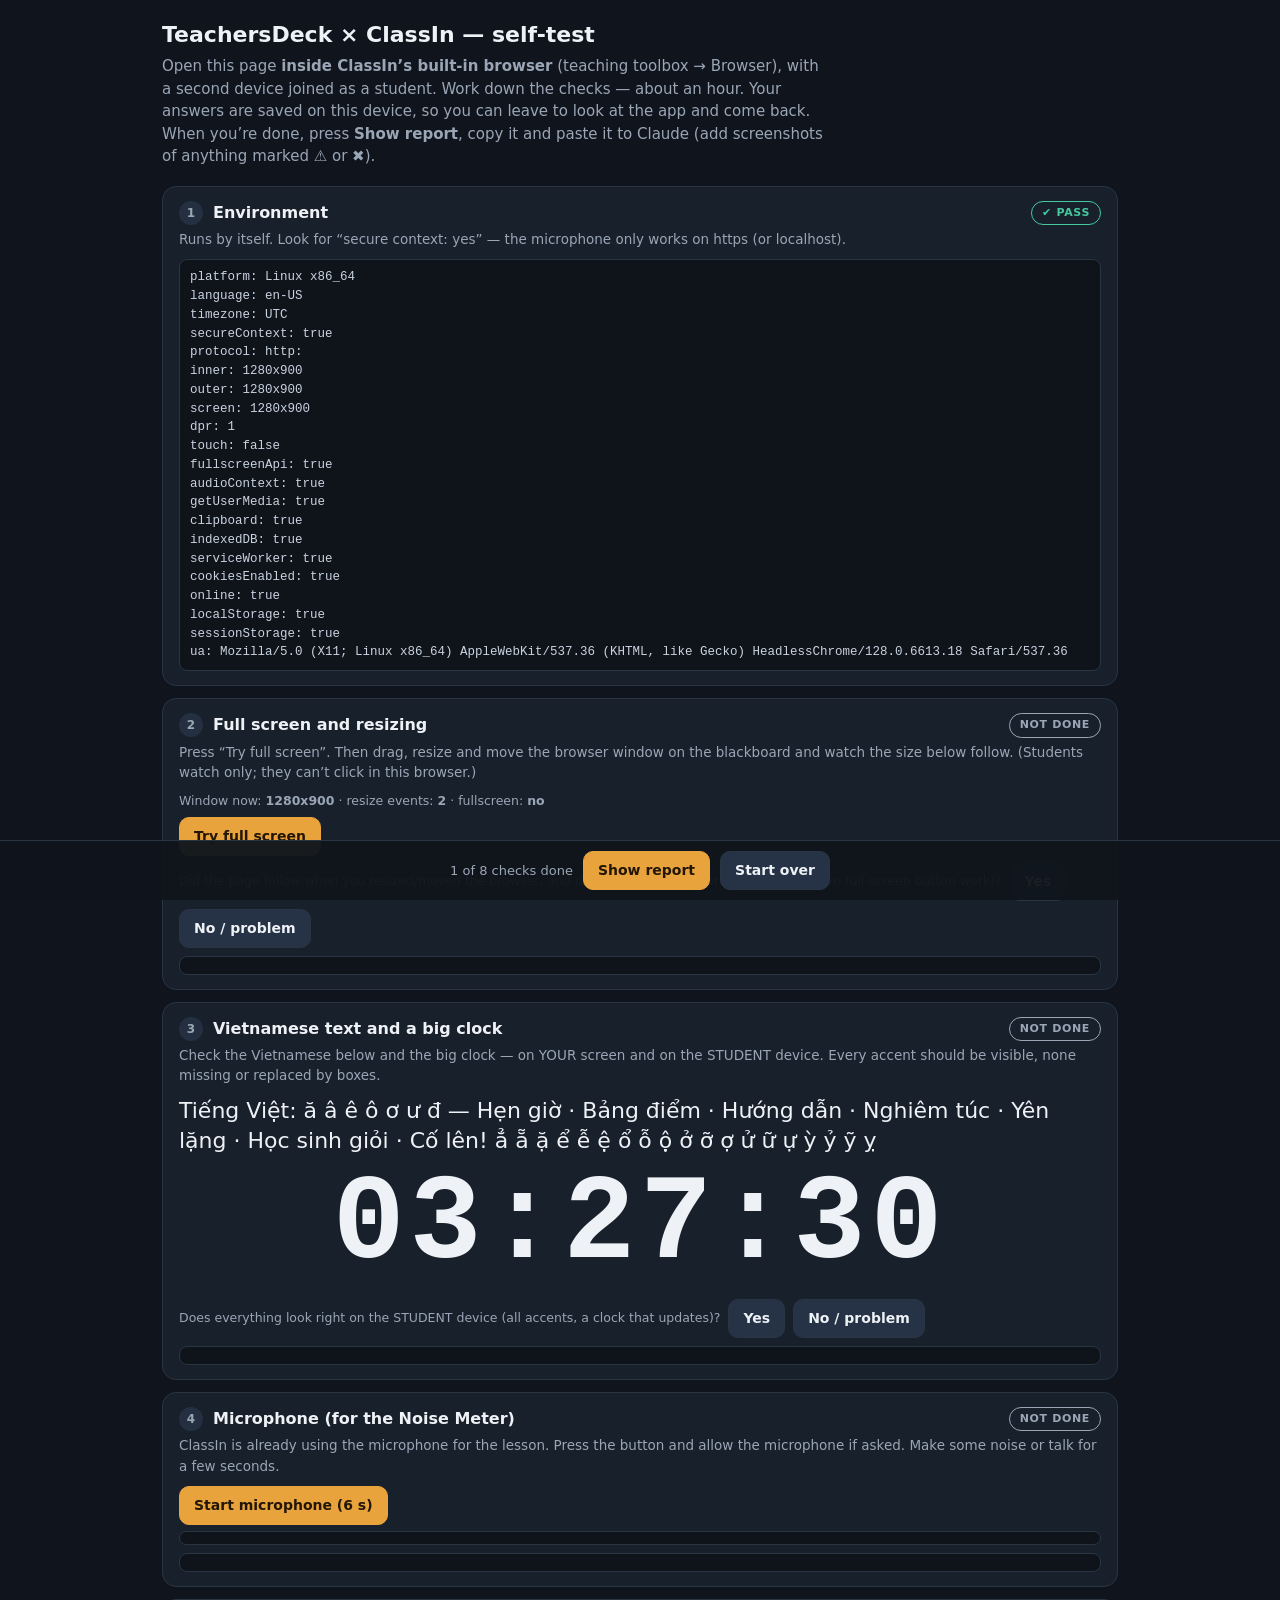
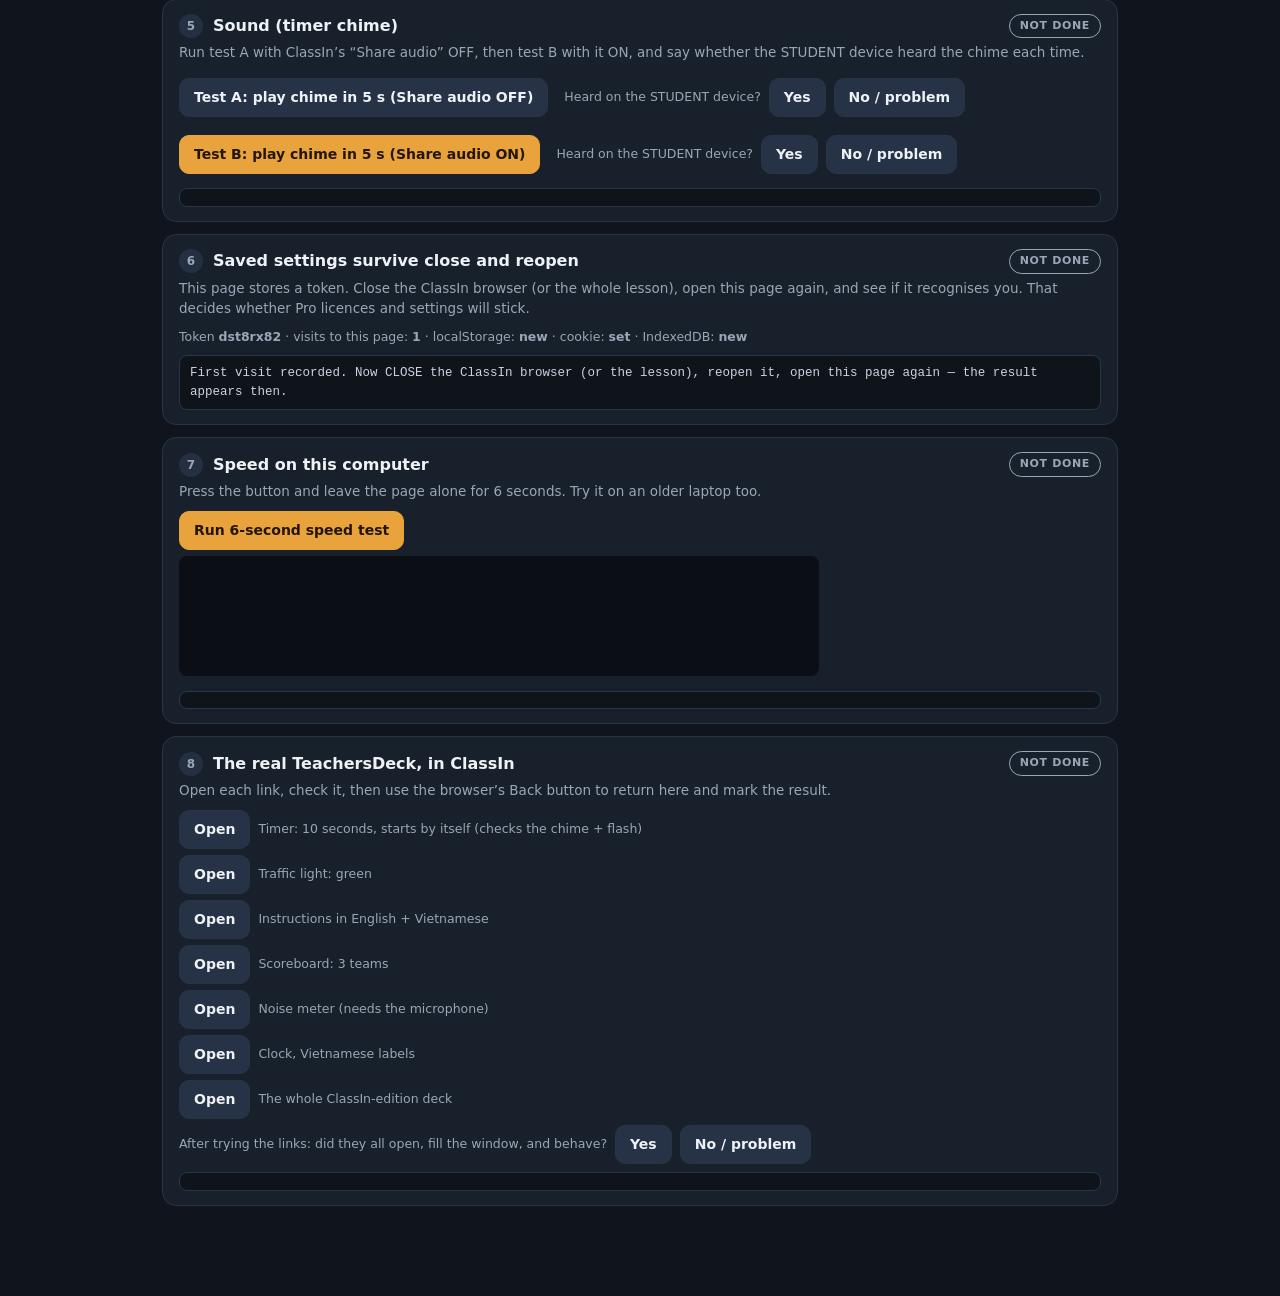
==== site/classin-check.html @ 32083a85 "Published site only; source moved to a private repository This repository now holds just the files t" ====
<!DOCTYPE html>
<html lang="en">
<head>
<meta charset="UTF-8">
<meta name="viewport" content="width=device-width, initial-scale=1.0">
<title>TeachersDeck × ClassIn — self-test</title>
<style>
  :root{ --bg:#10151d; --card:#18202b; --line:#2a3544; --txt:#eef1f5; --lo:#9aa6b6; --amber:#e8a33d; --ok:#46c9a0; --warn:#e8a33d; --bad:#ef7a5a; }
  *{ box-sizing:border-box; } html,body{ margin:0; background:var(--bg); color:var(--txt); font:15px/1.5 system-ui,-apple-system,'Segoe UI',Roboto,sans-serif; }
  header{ padding:18px 22px 6px; max-width:1000px; margin:0 auto; } h1{ margin:0 0 4px; font-size:22px; } header p{ margin:4px 0; color:var(--lo); max-width:70ch; }
  main{ max-width:1000px; margin:0 auto; padding:8px 22px 90px; display:grid; gap:12px; }
  .card{ background:var(--card); border:1px solid var(--line); border-radius:14px; padding:14px 16px; } .card h2{ margin:0 0 4px; font-size:16px; display:flex; align-items:center; gap:10px; flex-wrap:wrap; }
  .num{ display:inline-grid; place-items:center; width:24px; height:24px; border-radius:50%; background:#243042; font-size:12px; color:var(--lo); }
  .how{ margin:2px 0 10px; color:var(--lo); font-size:13.5px; }
  .chip{ margin-left:auto; font-size:11px; font-weight:800; letter-spacing:.06em; text-transform:uppercase; padding:3px 10px; border-radius:99px; border:1px solid currentColor; } .chip.pending{ color:var(--lo); } .chip.pass{ color:var(--ok); } .chip.warn{ color:var(--warn); } .chip.fail{ color:var(--bad); }
  button,.btn{ font:inherit; font-size:14px; font-weight:600; color:var(--txt); background:#263245; border:1px solid var(--line); border-radius:10px; padding:8px 14px; cursor:pointer; text-decoration:none; display:inline-block; } button:hover,.btn:hover{ border-color:var(--amber); } button.go{ background:var(--amber); color:#231604; border-color:var(--amber); }
  button.yes:hover{ border-color:var(--ok); } button.no:hover{ border-color:var(--bad); } .row{ display:flex; gap:8px; flex-wrap:wrap; align-items:center; margin:6px 0; }
  .out{ font:12.5px/1.5 ui-monospace,Menlo,Consolas,monospace; color:#c9d3e0; background:#0f141b; border:1px solid var(--line); border-radius:8px; padding:8px 10px; white-space:pre-wrap; word-break:break-word; margin-top:8px; min-height:1.5em; }
  .vn{ font-size:22px; line-height:1.4; } .clock{ font:800 clamp(40px,12vw,120px)/1 ui-monospace,Menlo,Consolas,monospace; letter-spacing:.04em; text-align:center; padding:8px 0; }
  .meter{ height:14px; border-radius:99px; background:#0f141b; border:1px solid var(--line); overflow:hidden; } .meter i{ display:block; height:100%; width:0; background:var(--ok); transition:width .08s linear; }
  #bar{ position:fixed; left:0; right:0; bottom:0; background:rgba(16,21,29,.96); border-top:1px solid var(--line); padding:10px 16px; display:flex; gap:10px; align-items:center; flex-wrap:wrap; justify-content:center; z-index:5; }
  #bar .prog{ color:var(--lo); font-size:13px; } textarea{ width:100%; min-height:200px; font:12px/1.45 ui-monospace,Menlo,Consolas,monospace; color:#dbe3ee; background:#0b0f15; border:1px solid var(--line); border-radius:10px; padding:10px; resize:vertical; }
  a.link{ color:var(--amber); } .small{ font-size:12.5px; color:var(--lo); }
</style>
</head>
<body>
<header>
  <h1>TeachersDeck × ClassIn — self-test</h1>
  <p>Open this page <b>inside ClassIn’s built-in browser</b> (teaching toolbox → Browser), with a second device joined as a student. Work down the checks — about an hour. Your answers are saved on this device, so you can leave to look at the app and come back. When you’re done, press <b>Show report</b>, copy it and paste it to Claude (add screenshots of anything marked ⚠ or ✖).</p>
</header>
<main id="main"></main>
<div id="bar">
  <span class="prog" id="prog"></span>
  <button class="go" id="show">Show report</button>
  <button id="reset">Start over</button>
</div>
<div style="max-width:1000px;margin:0 auto;padding:0 22px 110px" id="reportBox" hidden>
  <div class="card"><h2>Report <span class="small">— copy all of it</span></h2>
    <div class="row"><button id="copy" class="go">Copy</button><button id="selall">Select all</button><button id="dl">Download .json</button></div>
    <textarea id="report" readonly></textarea></div>
</div>

<script>
(function(){
  'use strict';
  var KEY = 'td_classin_check_v1', BUILD = 'classin.1';
  var R; try{ R = JSON.parse(localStorage.getItem(KEY)); }catch(e){} if(!R || typeof R !== 'object') R = {};
  R.checks = R.checks || {}; R.visits = (R.visits || 0) + 1; R.firstSeen = R.firstSeen || new Date().toISOString();
  function save(){ try{ localStorage.setItem(KEY, JSON.stringify(R)); }catch(e){} }
  function $(s, r){ return (r || document).querySelector(s); }
  function el(tag, attrs, html){ var e = document.createElement(tag); if(attrs) for(var k in attrs) e.setAttribute(k, attrs[k]); if(html != null) e.innerHTML = html; return e; }
  function esc(s){ return String(s).replace(/[&<>]/g, function(c){ return { '&':'&amp;', '<':'&lt;', '>':'&gt;' }[c]; }); }

  var CHECKS = [
    { id:'env',     title:'Environment',                  how:'Runs by itself. Look for “secure context: yes” — the microphone only works on https (or localhost).' },
    { id:'fs',      title:'Full screen and resizing',      how:'Press “Try full screen”. Then drag, resize and move the browser window on the blackboard and watch the size below follow. (Students watch only; they can’t click in this browser.)' },
    { id:'text',    title:'Vietnamese text and a big clock', how:'Check the Vietnamese below and the big clock — on YOUR screen and on the STUDENT device. Every accent should be visible, none missing or replaced by boxes.' },
    { id:'mic',     title:'Microphone (for the Noise Meter)', how:'ClassIn is already using the microphone for the lesson. Press the button and allow the microphone if asked. Make some noise or talk for a few seconds.' },
    { id:'audio',   title:'Sound (timer chime)',           how:'Run test A with ClassIn’s “Share audio” OFF, then test B with it ON, and say whether the STUDENT device heard the chime each time.' },
    { id:'persist', title:'Saved settings survive close and reopen', how:'This page stores a token. Close the ClassIn browser (or the whole lesson), open this page again, and see if it recognises you. That decides whether Pro licences and settings will stick.' },
    { id:'perf',    title:'Speed on this computer',        how:'Press the button and leave the page alone for 6 seconds. Try it on an older laptop too.' },
    { id:'app',     title:'The real TeachersDeck, in ClassIn', how:'Open each link, check it, then use the browser’s Back button to return here and mark the result.' }
  ];
  var main = $('#main');
  function chipHtml(id){ var c = R.checks[id] || {}; var s = c.status || 'pending', lab = { pending:'not done', pass:'✔ pass', warn:'⚠ check', fail:'✖ problem' }[s]; return '<span class="chip ' + s + '">' + lab + '</span>'; }
  function setCheck(id, status, detail, data){ R.checks[id] = { status:status, detail:detail || '', data:data || null, at:new Date().toISOString() }; save(); var c = $('#c-' + id + ' .chip'); if(c) c.outerHTML = chipHtml(id); out(id, detail); progress(); }
  function out(id, txt){ var o = $('#c-' + id + ' .out'); if(o) o.textContent = txt || ''; }
  function ask(id, label, onYes, onNo){ var r = el('div', { class:'row' }, '<span class="small">' + label + '</span>'); var y = el('button', { class:'yes' }, 'Yes'), n = el('button', { class:'no' }, 'No / problem'); y.onclick = onYes; n.onclick = onNo; r.appendChild(y); r.appendChild(n); return r; }
  function progress(){ var done = CHECKS.filter(function(c){ return R.checks[c.id] && R.checks[c.id].status !== 'pending'; }).length; $('#prog').textContent = done + ' of ' + CHECKS.length + ' checks done'; }

  CHECKS.forEach(function(c, i){
    var card = el('section', { class:'card', id:'c-' + c.id }, '<h2><span class="num">' + (i + 1) + '</span>' + esc(c.title) + chipHtml(c.id) + '</h2><p class="how">' + c.how + '</p><div class="body"></div><div class="out"></div>');
    main.appendChild(card);
  });
  function body(id){ return $('#c-' + id + ' .body'); }

  /* 1 environment */
  (function(){
    var d = { ua:navigator.userAgent, platform:navigator.platform, language:navigator.language, timezone:(Intl.DateTimeFormat().resolvedOptions().timeZone || ''), secureContext:window.isSecureContext, protocol:location.protocol, url:location.href,
      inner:innerWidth + 'x' + innerHeight, outer:outerWidth + 'x' + outerHeight, screen:screen.width + 'x' + screen.height, dpr:window.devicePixelRatio, touch:('ontouchstart' in window) || navigator.maxTouchPoints > 0,
      fullscreenApi:!!(document.documentElement.requestFullscreen || document.documentElement.webkitRequestFullscreen), audioContext:!!(window.AudioContext || window.webkitAudioContext), getUserMedia:!!(navigator.mediaDevices && navigator.mediaDevices.getUserMedia),
      clipboard:!!(navigator.clipboard && navigator.clipboard.writeText), indexedDB:!!window.indexedDB, serviceWorker:'serviceWorker' in navigator, cookiesEnabled:navigator.cookieEnabled, online:navigator.onLine };
    try{ localStorage.setItem('__t', '1'); localStorage.removeItem('__t'); d.localStorage = true; }catch(e){ d.localStorage = false; }
    try{ sessionStorage.setItem('__t', '1'); sessionStorage.removeItem('__t'); d.sessionStorage = true; }catch(e){ d.sessionStorage = false; }
    R.env = d; var bad = !d.secureContext || !d.localStorage || !d.audioContext;
    var lines = []; for(var k in d) if(k !== 'ua' && k !== 'url') lines.push(k + ': ' + d[k]); lines.push('ua: ' + d.ua);
    setCheck('env', bad ? 'warn' : 'pass', lines.join('\n'), d);
  })();

  /* 2 full screen + resize */
  (function(){
    var b = body('fs'), n = 0, last = '', log = [];
    var live = el('div', { class:'small' }); b.appendChild(live);
    function upd(){ last = innerWidth + 'x' + innerHeight; live.innerHTML = 'Window now: <b>' + last + '</b> · resize events: <b>' + n + '</b> · fullscreen: <b>' + (document.fullscreenElement ? 'yes' : 'no') + '</b>'; }
    window.addEventListener('resize', function(){ n++; log.push(last = innerWidth + 'x' + innerHeight); if(log.length > 12) log.shift(); upd(); }); document.addEventListener('fullscreenchange', upd); upd();
    var row = el('div', { class:'row' }); var bf = el('button', { class:'go' }, 'Try full screen'); var fsRes = '';
    bf.onclick = function(){ var d = document, r; try{ r = d.fullscreenElement ? d.exitFullscreen() : d.documentElement.requestFullscreen(); }catch(e){ fsRes = 'threw: ' + e.message; out('fs', fsRes); return; }
      if(r && r.then) r.then(function(){ fsRes = 'fullscreen request accepted'; out('fs', fsRes); }).catch(function(e){ fsRes = 'fullscreen refused: ' + (e && e.name) + ' ' + (e && e.message); out('fs', fsRes); }); else { fsRes = 'no promise returned'; out('fs', fsRes); } };
    row.appendChild(bf); b.appendChild(row);
    b.appendChild(ask('fs', 'Did the page follow when you resized/moved the browser, and did full screen work (or does ClassIn’s own full-screen button work)?',
      function(){ setCheck('fs', 'pass', (fsRes || 'fullscreen not tried') + '\nresize events seen: ' + n + '\nlast sizes: ' + log.join(', ')); },
      function(){ setCheck('fs', 'fail', (fsRes || 'fullscreen not tried') + '\nresize events seen: ' + n + '\nlast sizes: ' + log.join(', ') + '\n(user reported a problem)'); }));
  })();

  /* 3 Vietnamese + big clock */
  (function(){
    var b = body('text');
    b.innerHTML = '<div class="vn">Tiếng Việt: ă â ê ô ơ ư đ — Hẹn giờ · Bảng điểm · Hướng dẫn · Nghiêm túc · Yên lặng · Học sinh giỏi · Cố lên! ẳ ẵ ặ ể ễ ệ ổ ỗ ộ ở ỡ ợ ử ữ ự ỳ ỷ ỹ ỵ</div><div class="clock" id="bigclock">00:00:00</div>';
    function tick(){ var d = new Date(), p = function(x){ return String(x).padStart(2, '0'); }; var c = $('#bigclock'); if(c) c.textContent = p(d.getHours()) + ':' + p(d.getMinutes()) + ':' + p(d.getSeconds()); } tick(); setInterval(tick, 1000);
    b.appendChild(ask('text', 'Does everything look right on the STUDENT device (all accents, a clock that updates)?', function(){ setCheck('text', 'pass', 'Vietnamese + big clock OK on student device'); }, function(){ setCheck('text', 'fail', 'Vietnamese/clock problem on a device — add a screenshot'); }));
  })();

  /* 4 microphone */
  (function(){
    var b = body('mic'), row = el('div', { class:'row' }), btn = el('button', { class:'go' }, 'Start microphone (6 s)'), m = el('div', { class:'meter' }, '<i></i>'); row.appendChild(btn); b.appendChild(row); b.appendChild(m);
    btn.onclick = async function(){
      var info = { permission:'?' }; try{ var p = await navigator.permissions.query({ name:'microphone' }); info.permission = p.state; }catch(e){}
      if(!navigator.mediaDevices || !navigator.mediaDevices.getUserMedia){ setCheck('mic', 'fail', 'getUserMedia is not available here (secure context: ' + window.isSecureContext + ')', info); return; }
      var stream; try{ stream = await navigator.mediaDevices.getUserMedia({ audio:true }); }catch(e){ info.error = (e && e.name) + ': ' + (e && e.message); setCheck('mic', 'fail', 'Microphone refused → ' + info.error + '\npermission was: ' + info.permission + '\nThis is the expected failure if ClassIn holds the mic. The Noise Meter then shows a help message instead.', info); return; }
      var tr = stream.getAudioTracks()[0]; info.device = tr ? tr.label : ''; info.settings = tr && tr.getSettings ? tr.getSettings() : {};
      var AC = window.AudioContext || window.webkitAudioContext, ac = new AC(); try{ await ac.resume(); }catch(e){} var src = ac.createMediaStreamSource(stream), an = ac.createAnalyser(); an.fftSize = 1024; src.connect(an);
      var max = 0, t0 = performance.now(), buf = new Uint8Array(an.fftSize);
      (function loop(){ an.getByteTimeDomainData(buf); var s = 0; for(var i = 0; i < buf.length; i++){ var v = (buf[i] - 128) / 128; s += v * v; } var rms = Math.sqrt(s / buf.length); max = Math.max(max, rms); m.firstChild.style.width = Math.min(100, rms * 400) + '%';
        if(performance.now() - t0 < 6000) requestAnimationFrame(loop); else { stream.getTracks().forEach(function(t){ t.stop(); }); ac.close(); info.maxLevel = +max.toFixed(4);
          setCheck('mic', max > 0.02 ? 'pass' : 'warn', (max > 0.02 ? 'Microphone works alongside ClassIn.' : 'Microphone opened but the level stayed flat — did you make noise? Is it muted or captured by ClassIn?') + '\ndevice: ' + info.device + '\nmax level: ' + info.maxLevel + '\npermission: ' + info.permission, info); } })();
    };
  })();

  /* 5 sound */
  (function(){
    var b = body('audio'), res = R.audioRes || {}; function chime(){ var AC = window.AudioContext || window.webkitAudioContext, ac = new AC(); try{ ac.resume(); }catch(e){} var n = ac.currentTime + 0.05;
      [880, 1109, 1319, 1760].forEach(function(f, i){ var o = ac.createOscillator(), g = ac.createGain(); o.frequency.value = f; g.gain.setValueAtTime(0.0001, n + i * 0.26); g.gain.linearRampToValueAtTime(0.4, n + i * 0.26 + 0.02); g.gain.exponentialRampToValueAtTime(0.0001, n + i * 0.26 + 0.55); o.connect(g); g.connect(ac.destination); o.start(n + i * 0.26); o.stop(n + i * 0.26 + 0.6); });
      return { state:ac.state, sampleRate:ac.sampleRate, outputLatency:ac.outputLatency, baseLatency:ac.baseLatency }; }
    function eval_(){ var a = res.A, bb = res.B; var st = (bb === true) ? 'pass' : (bb === false || a === true) ? 'warn' : (a === false && bb === undefined) ? 'pending' : 'pending';
      if(bb === true) st = 'pass'; else if(bb === false) st = 'fail'; else if(a !== undefined) st = 'warn'; else st = 'pending';
      var msg = 'A (Share audio OFF): students heard = ' + (res.A === undefined ? '—' : res.A) + '\nB (Share audio ON): students heard = ' + (res.B === undefined ? '—' : res.B) + '\n' + (bb === true ? 'Chime reaches students when Share audio is ON — the on-screen flash is the fallback when it is off.' : bb === false ? 'Even with Share audio ON students heard nothing — report this; the flash cue is then the only signal.' : 'Run test B too.');
      R.audioRes = res; setCheck('audio', st, msg, res); }
    ['A', 'B'].forEach(function(k){ var row = el('div', { class:'row' }); var bt = el('button', k === 'B' ? { class:'go' } : {}, 'Test ' + k + ': play chime in 5 s (Share audio ' + (k === 'A' ? 'OFF' : 'ON') + ')'); var cd = el('span', { class:'small' });
      bt.onclick = function(){ var n = 5; cd.textContent = ' ' + n; var iv = setInterval(function(){ n--; cd.textContent = ' ' + n; if(n <= 0){ clearInterval(iv); var inf = chime(); cd.textContent = ' played (context: ' + inf.state + ')'; res['ctx' + k] = inf; save(); } }, 1000); };
      row.appendChild(bt); row.appendChild(cd); row.appendChild(ask('audio', 'Heard on the STUDENT device?', function(){ res[k] = true; eval_(); }, function(){ res[k] = false; eval_(); })); b.appendChild(row); });
  })();

  /* 6 persistence */
  (function(){
    var b = body('persist'), P = 'td_classin_persist_v1', prev = null; try{ prev = JSON.parse(localStorage.getItem(P)); }catch(e){}
    var now = { token:(prev && prev.token) || Math.random().toString(36).slice(2, 10), visits:((prev && prev.visits) || 0) + 1, first:(prev && prev.first) || new Date().toISOString() };
    try{ localStorage.setItem(P, JSON.stringify(now)); }catch(e){}
    try{ sessionStorage.setItem(P, now.token); }catch(e){} try{ document.cookie = 'td_classin_t=' + now.token + '; max-age=31536000; path=/; SameSite=Lax'; }catch(e){}
    var cookieOk = document.cookie.indexOf('td_classin_t=') !== -1, idb = 'checking…';
    var line = el('div', { class:'small' }); b.appendChild(line);
    function paint(){ line.innerHTML = 'Token <b>' + now.token + '</b> · visits to this page: <b>' + now.visits + '</b> · localStorage: <b>' + (prev ? 'KEPT from an earlier visit' : 'new') + '</b> · cookie: <b>' + (cookieOk ? 'set' : 'blocked') + '</b> · IndexedDB: <b>' + idb + '</b>'; }
    paint();
    try{ var rq = indexedDB.open('td_classin_check', 1); rq.onupgradeneeded = function(){ rq.result.createObjectStore('k'); }; rq.onsuccess = function(){ var db = rq.result; var tx = db.transaction('k', 'readwrite'); var st = tx.objectStore('k'); var g = st.get('t'); g.onsuccess = function(){ var had = g.result; st.put(now.token, 't'); idb = had ? 'KEPT (' + had + ')' : 'new'; paint(); finish(had); }; }; rq.onerror = function(){ idb = 'failed'; paint(); finish(null); }; }catch(e){ idb = 'unavailable'; paint(); finish(null); }
    function finish(had){ var d = { token:now.token, visits:now.visits, localStorageKept:!!prev, cookie:cookieOk, indexedDBKept:!!had };
      if(now.visits === 1){ setCheck('persist', 'pending', 'First visit recorded. Now CLOSE the ClassIn browser (or the lesson), reopen it, open this page again — the result appears then.', d); }
      else { var kept = d.localStorageKept; setCheck('persist', kept ? 'pass' : 'fail', kept ? 'Saved settings survived: localStorage kept (visits: ' + now.visits + ', cookie: ' + (cookieOk ? 'yes' : 'no') + ', IndexedDB kept: ' + d.indexedDBKept + ').' : 'Storage was EMPTY on a return visit — settings and Pro licences would not stick in this browser.', d); } }
  })();

  /* 7 performance */
  (function(){
    var b = body('perf'), row = el('div', { class:'row' }), btn = el('button', { class:'go' }, 'Run 6-second speed test'), cv = el('canvas', { width:'640', height:'120', style:'width:100%;max-width:640px;border-radius:8px;background:#0b0f15' }); row.appendChild(btn); b.appendChild(row); b.appendChild(cv);
    btn.onclick = function(){ var ctx = cv.getContext('2d'), frames = [], last = performance.now(), t0 = last, n = 0;
      (function f(now){ frames.push(now - last); last = now; n++; ctx.clearRect(0, 0, 640, 120); for(var i = 0; i < 160; i++){ ctx.fillStyle = 'hsl(' + ((i * 5 + n * 3) % 360) + ',70%,60%)'; ctx.fillRect((i * 4 + n * 2) % 640, 60 + Math.sin((i + n / 4) / 6) * 50, 8, 8); }
        if(now - t0 < 6000) requestAnimationFrame(f); else done(); })(performance.now());
      function done(){ var fr = frames.slice(2).sort(function(a, b){ return a - b; }), avg = fr.reduce(function(a, b){ return a + b; }, 0) / fr.length, p95 = fr[Math.floor(fr.length * .95)], long = fr.filter(function(x){ return x > 50; }).length, fps = 1000 / avg;
        var t1 = performance.now(), x = 0; for(var i = 0; i < 3e6; i++) x += Math.sin(i); var cpu = Math.round(performance.now() - t1);
        var d = { avgFps:+fps.toFixed(1), p95FrameMs:+p95.toFixed(1), framesOver50ms:long, cpuBenchMs:cpu };
        setCheck('perf', fps >= 50 && cpu < 400 ? 'pass' : fps >= 30 ? 'warn' : 'fail', 'average ' + d.avgFps + ' fps · slowest-5% frame ' + d.p95FrameMs + ' ms · frames over 50 ms: ' + long + ' · CPU benchmark ' + cpu + ' ms\n(60 fps and under 400 ms is smooth; note which computer this was)', d); }
    };
  })();

  /* 8 the real app */
  (function(){
    var b = body('app'), ed = 'edition=classin';
    var links = [ ['Timer: 10 seconds, starts by itself (checks the chime + flash)', 'index.html?' + ed + '&w=timer&sec=10&go=1'], ['Traffic light: green', 'index.html?' + ed + '&w=traffic&light=green'], ['Instructions in English + Vietnamese', 'index.html?' + ed + '&w=instructions&title=Speaking%20pairs&titlevi=N%C3%B3i%20theo%20c%E1%BA%B7p&steps=Greet%20your%20partner~Ch%C3%A0o%20b%E1%BA%A1n|Ask%20three%20questions~H%E1%BB%8Fi%20ba%20c%C3%A2u'],
      ['Scoreboard: 3 teams', 'index.html?' + ed + '&w=scoreboard&teams=Lions,Tigers,Bears'], ['Noise meter (needs the microphone)', 'index.html?' + ed + '&w=noise&go=1'], ['Clock, Vietnamese labels', 'index.html?' + ed + '&w=clock&lang=vi'], ['The whole ClassIn-edition deck', 'index.html?' + ed] ];
    var ul = el('div', { class:'small' }); links.forEach(function(l){ ul.appendChild(el('div', { class:'row' }, '<a class="btn" href="' + l[1] + '">Open</a><span>' + esc(l[0]) + '</span>')); }); b.appendChild(ul);
    b.appendChild(ask('app', 'After trying the links: did they all open, fill the window, and behave?', function(){ setCheck('app', 'pass', 'TeachersDeck links work in ClassIn'); }, function(){ setCheck('app', 'fail', 'Some link had a problem — say which, with a screenshot'); }));
  })();

  /* report */
  function report(){
    var L = ['# TeachersDeck × ClassIn self-test report', '', 'Build: ' + BUILD + ' · Taken: ' + new Date().toISOString() + ' · Page visits: ' + R.visits, 'Page: ' + location.href, ''];
    L.push('| # | Check | Result | Notes |', '|---|---|---|---|');
    CHECKS.forEach(function(c, i){ var k = R.checks[c.id] || {}; var lab = { pending:'not done', pass:'PASS', warn:'CHECK', fail:'PROBLEM' }[k.status || 'pending']; L.push('| ' + (i + 1) + ' | ' + c.title + ' | ' + lab + ' | ' + String(k.detail || '').split('\n').join(' ⏎ ').replace(/\|/g, '/') + ' |'); });
    L.push('', '```json', JSON.stringify({ build:BUILD, env:R.env, checks:R.checks }, null, 1), '```'); return L.join('\n');
  }
  $('#show').onclick = function(){ $('#report').value = report(); $('#reportBox').hidden = false; $('#reportBox').scrollIntoView({ behavior:'smooth' }); };
  $('#selall').onclick = function(){ $('#report').focus(); $('#report').select(); };
  $('#copy').onclick = function(){ var t = $('#report'); t.value = report(); t.focus(); t.select(); var ok = false; try{ ok = document.execCommand('copy'); }catch(e){} if(!ok && navigator.clipboard) navigator.clipboard.writeText(t.value).then(function(){ ok = true; }); $('#copy').textContent = ok ? 'Copied ✔' : 'Select the text and copy it by hand'; setTimeout(function(){ $('#copy').textContent = 'Copy'; }, 2500); };
  $('#dl').onclick = function(){ var a = el('a', { href:URL.createObjectURL(new Blob([JSON.stringify({ build:BUILD, env:R.env, checks:R.checks }, null, 1)], { type:'application/json' })), download:'classin-selftest.json' }); document.body.appendChild(a); a.click(); a.remove(); };
  $('#reset').onclick = function(){ if(confirm('Clear all answers on this page?')){ try{ localStorage.removeItem(KEY); }catch(e){} location.reload(); } };
  save(); progress();
})();
</script>
</body>
</html>
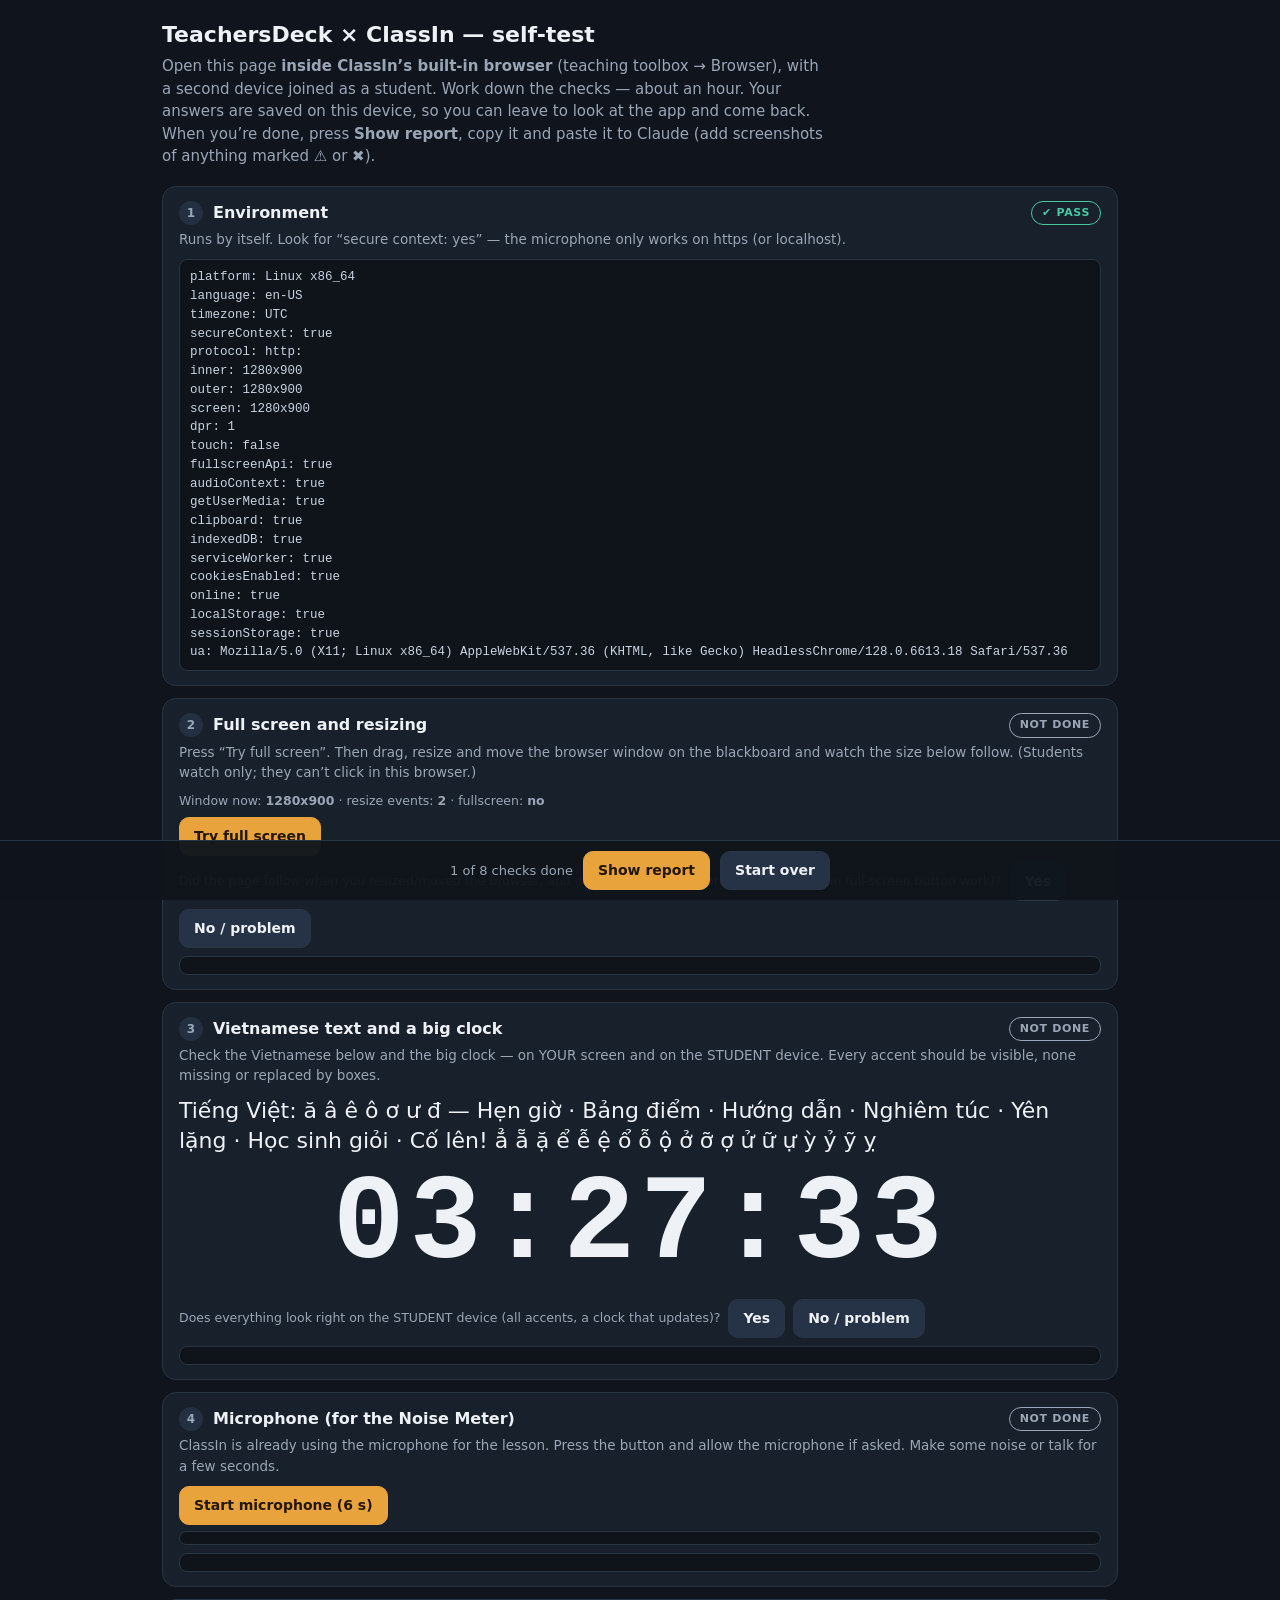
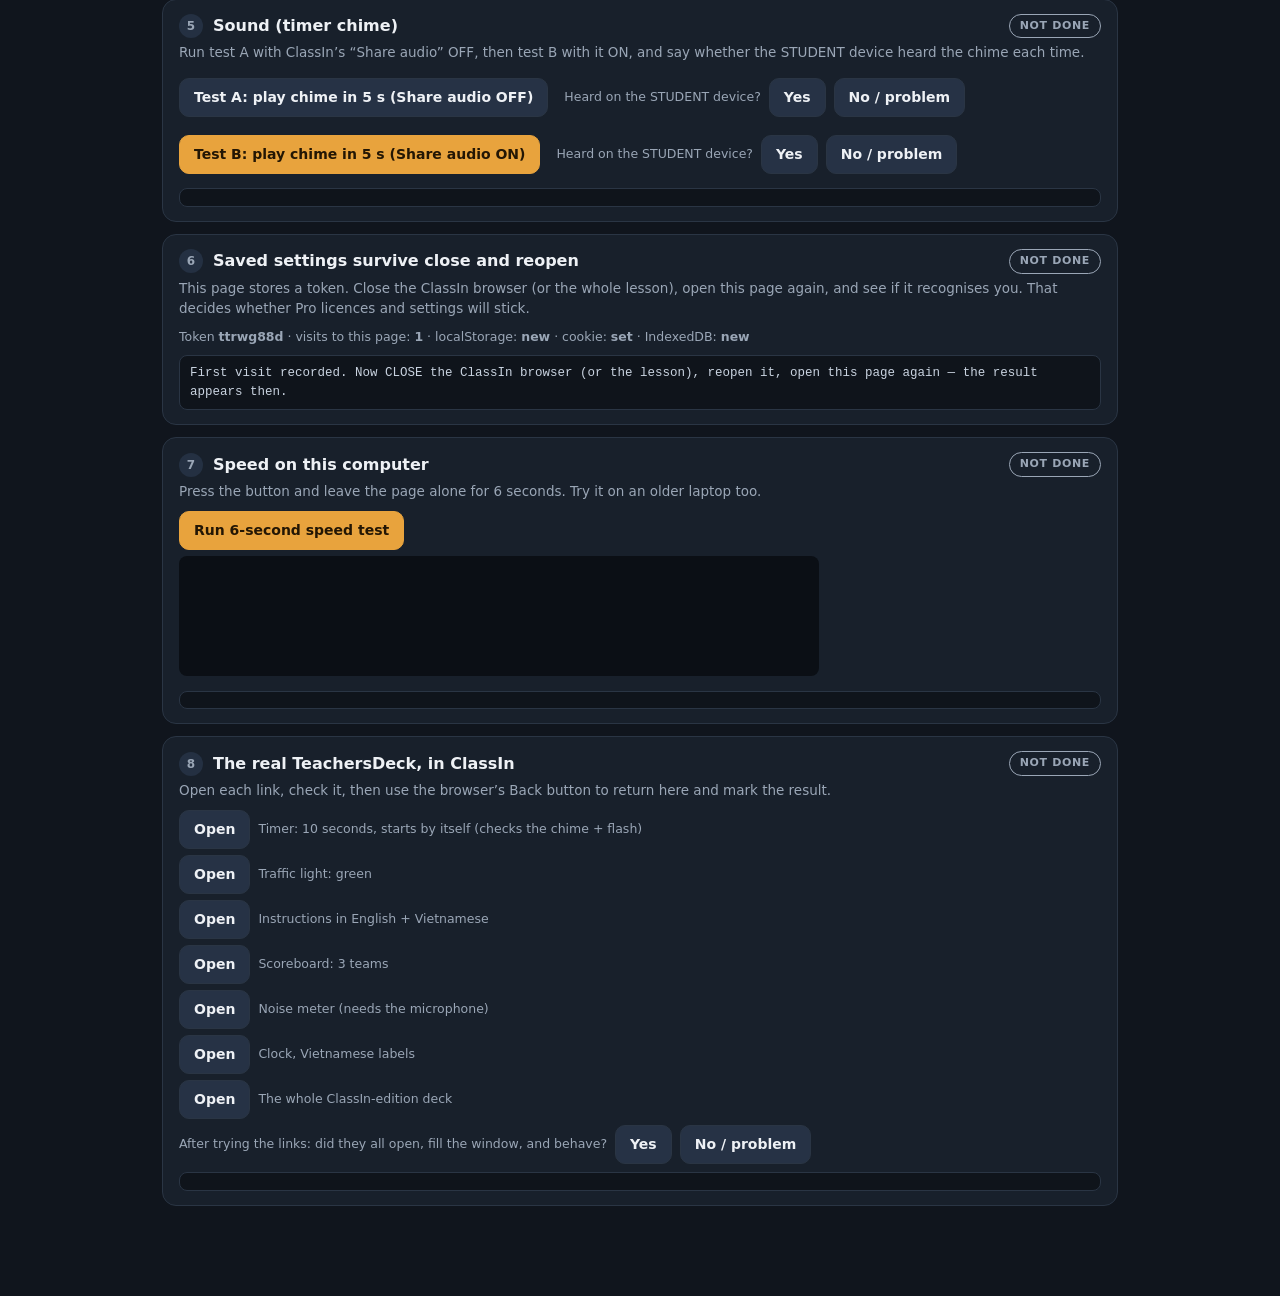
==== commit e340bfc4: "Publish 0.31.2-classin.1 from teachersdeck-suite@a098066 Manual run" ====
--- a/site/classin-check.html
+++ b/site/classin-check.html
@@ -43,7 +43,8 @@
 <script>
 (function(){
   'use strict';
-  var KEY = 'td_classin_check_v1', BUILD = 'classin.1';
+  var KEY = 'td_classin_check_v1', BUILD = 'classin';   // the full build number comes from build-info.json, below
+  try{ fetch('build-info.json', { cache:'no-store' }).then(function(r){ return r.json(); }).then(function(i){ if(i && i.version) BUILD = i.version; }).catch(function(){}); }catch(e){}
   var R; try{ R = JSON.parse(localStorage.getItem(KEY)); }catch(e){} if(!R || typeof R !== 'object') R = {};
   R.checks = R.checks || {}; R.visits = (R.visits || 0) + 1; R.firstSeen = R.firstSeen || new Date().toISOString();
   function save(){ try{ localStorage.setItem(KEY, JSON.stringify(R)); }catch(e){} }
@@ -171,9 +172,9 @@
 
   /* 8 the real app */
   (function(){
-    var b = body('app'), ed = 'edition=classin';
-    var links = [ ['Timer: 10 seconds, starts by itself (checks the chime + flash)', 'index.html?' + ed + '&w=timer&sec=10&go=1'], ['Traffic light: green', 'index.html?' + ed + '&w=traffic&light=green'], ['Instructions in English + Vietnamese', 'index.html?' + ed + '&w=instructions&title=Speaking%20pairs&titlevi=N%C3%B3i%20theo%20c%E1%BA%B7p&steps=Greet%20your%20partner~Ch%C3%A0o%20b%E1%BA%A1n|Ask%20three%20questions~H%E1%BB%8Fi%20ba%20c%C3%A2u'],
-      ['Scoreboard: 3 teams', 'index.html?' + ed + '&w=scoreboard&teams=Lions,Tigers,Bears'], ['Noise meter (needs the microphone)', 'index.html?' + ed + '&w=noise&go=1'], ['Clock, Vietnamese labels', 'index.html?' + ed + '&w=clock&lang=vi'], ['The whole ClassIn-edition deck', 'index.html?' + ed] ];
+    var b = body('app');
+    var links = [ ['Timer: 10 seconds, starts by itself (checks the chime + flash)', 'index.html?w=timer&sec=10&go=1'], ['Traffic light: green', 'index.html?w=traffic&light=green'], ['Instructions in English + Vietnamese', 'index.html?w=instructions&title=Speaking%20pairs&titlevi=N%C3%B3i%20theo%20c%E1%BA%B7p&steps=Greet%20your%20partner~Ch%C3%A0o%20b%E1%BA%A1n|Ask%20three%20questions~H%E1%BB%8Fi%20ba%20c%C3%A2u'],
+      ['Scoreboard: 3 teams', 'index.html?w=scoreboard&teams=Lions,Tigers,Bears'], ['Noise meter (needs the microphone)', 'index.html?w=noise&go=1'], ['Clock, Vietnamese labels', 'index.html?w=clock&lang=vi'], ['The whole ClassIn-edition deck', 'index.html'] ];
     var ul = el('div', { class:'small' }); links.forEach(function(l){ ul.appendChild(el('div', { class:'row' }, '<a class="btn" href="' + l[1] + '">Open</a><span>' + esc(l[0]) + '</span>')); }); b.appendChild(ul);
     b.appendChild(ask('app', 'After trying the links: did they all open, fill the window, and behave?', function(){ setCheck('app', 'pass', 'TeachersDeck links work in ClassIn'); }, function(){ setCheck('app', 'fail', 'Some link had a problem — say which, with a screenshot'); }));
   })();
